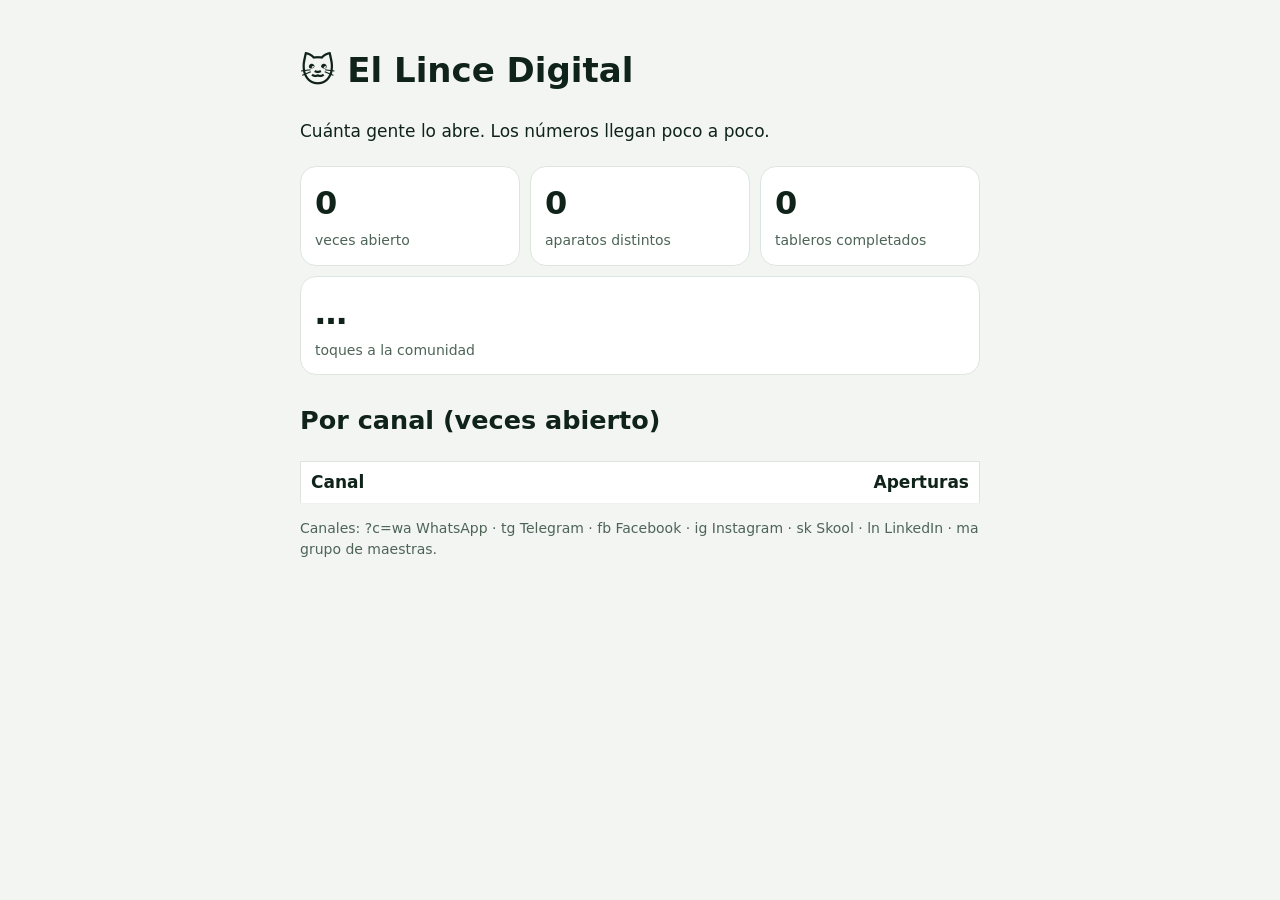
==== estadisticas.html @ 2ded1777 "El Lince Digital: versión suelta con contador por canal (sin publicar)" ====
<!DOCTYPE html><html lang="es"><head><meta charset="UTF-8"><meta name="viewport" content="width=device-width, initial-scale=1"><meta name="robots" content="noindex"><title>El Lince Digital · cuánta gente lo abre</title>
<style>body{font:17px/1.5 system-ui,sans-serif;max-width:680px;margin:0 auto;padding:22px 16px 60px;background:#F3F5F2;color:#10231A}.c{display:flex;flex-wrap:wrap;margin:0 -5px}.k{flex:1 1 140px;margin:5px;background:#fff;border:1px solid #DCE6DE;border-radius:16px;padding:12px 14px}.k b{display:block;font-size:32px}.k span{font-size:14px;color:#4d6457}table{width:100%;border-collapse:collapse;background:#fff;border:1px solid #DCE6DE}th,td{padding:8px 10px;text-align:right;border-bottom:1px solid #EEF2EE}th:first-child,td:first-child{text-align:left}</style></head><body>
<h1>🐱 El Lince Digital</h1><p>Cuánta gente lo abre. Los números llegan poco a poco.</p>
<div class="c"><div class="k"><b id="aperturas">…</b><span>veces abierto</span></div><div class="k"><b id="personas">…</b><span>aparatos distintos</span></div><div class="k"><b id="completados">…</b><span>tableros completados</span></div><div class="k"><b id="skool">…</b><span>toques a la comunidad</span></div></div>
<h2>Por canal (veces abierto)</h2><table id="t"><tr><th>Canal</th><th>Aperturas</th></tr></table>
<p style="font-size:14px;color:#4d6457">Canales: ?c=wa WhatsApp · tg Telegram · fb Facebook · ig Instagram · sk Skool · ln LinkedIn · ma grupo de maestras.</p>
<script>
var G='https://abacus.jasoncameron.dev/get/foniafonia-lince/';
function leer(k,cb){fetch(G+k).then(function(r){return r.json()}).then(function(j){cb(j.value==null?0:j.value)}).catch(function(){cb(0)})}
['aperturas','personas','completados','skool'].forEach(function(k,i){setTimeout(function(){leer('lince_'+k,function(v){document.getElementById(k).textContent=v})},i*400)});
[['wa','WhatsApp'],['tg','Telegram'],['fb','Facebook'],['ig','Instagram'],['sk','Skool'],['ln','LinkedIn'],['ma','Grupo maestras']].forEach(function(c,i){setTimeout(function(){leer('lince_c_'+c[0]+'_aperturas',function(v){var r=document.getElementById('t').insertRow();r.insertCell().textContent=c[1];r.insertCell().textContent=v})},2000+i*400)});
</script></body></html>
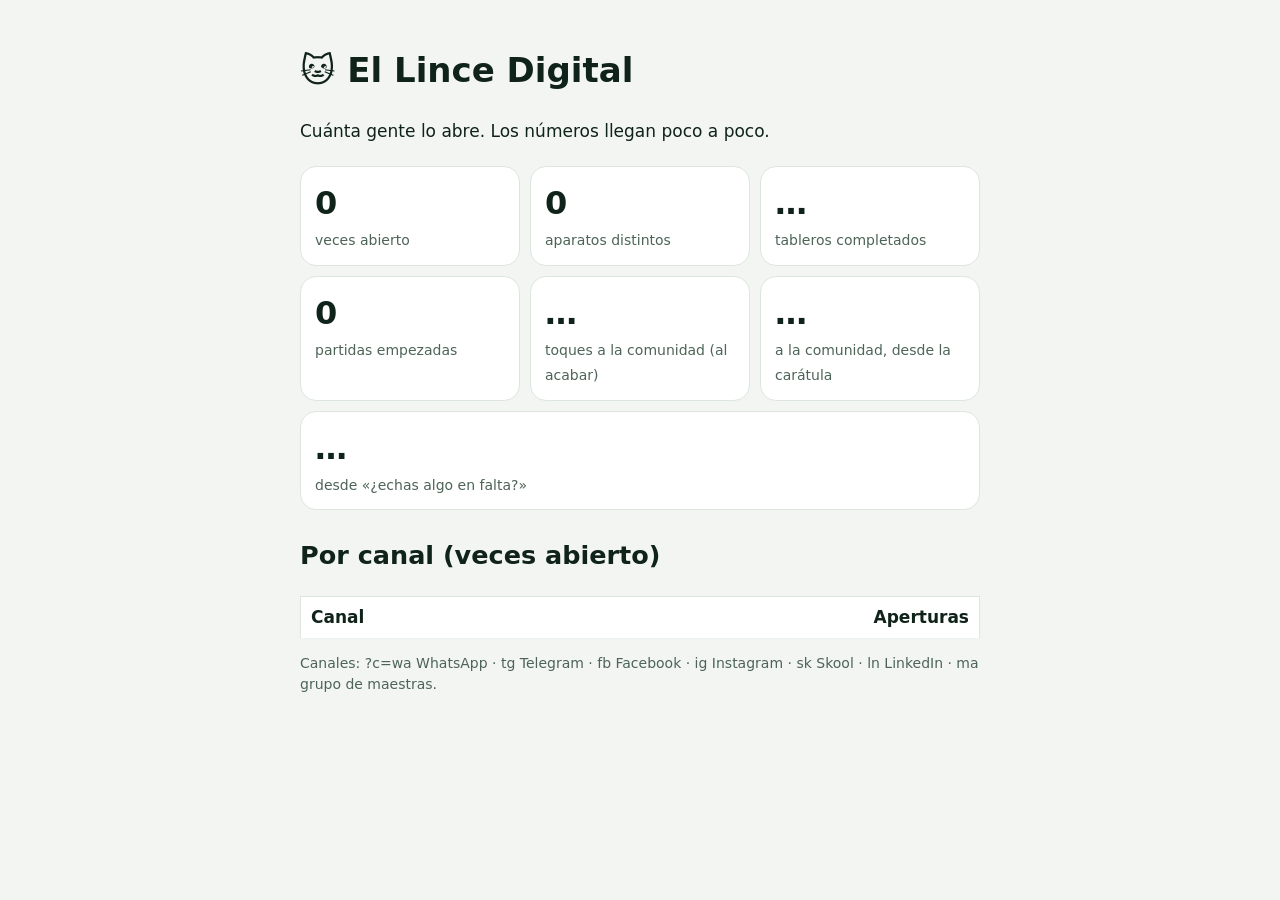
==== commit baf53d37: "Lince: voz Ximena, ajustes, carátula y contadores (sin publicar)" ====
--- a/estadisticas.html
+++ b/estadisticas.html
@@ -1,12 +1,12 @@
 <!DOCTYPE html><html lang="es"><head><meta charset="UTF-8"><meta name="viewport" content="width=device-width, initial-scale=1"><meta name="robots" content="noindex"><title>El Lince Digital · cuánta gente lo abre</title>
 <style>body{font:17px/1.5 system-ui,sans-serif;max-width:680px;margin:0 auto;padding:22px 16px 60px;background:#F3F5F2;color:#10231A}.c{display:flex;flex-wrap:wrap;margin:0 -5px}.k{flex:1 1 140px;margin:5px;background:#fff;border:1px solid #DCE6DE;border-radius:16px;padding:12px 14px}.k b{display:block;font-size:32px}.k span{font-size:14px;color:#4d6457}table{width:100%;border-collapse:collapse;background:#fff;border:1px solid #DCE6DE}th,td{padding:8px 10px;text-align:right;border-bottom:1px solid #EEF2EE}th:first-child,td:first-child{text-align:left}</style></head><body>
 <h1>🐱 El Lince Digital</h1><p>Cuánta gente lo abre. Los números llegan poco a poco.</p>
-<div class="c"><div class="k"><b id="aperturas">…</b><span>veces abierto</span></div><div class="k"><b id="personas">…</b><span>aparatos distintos</span></div><div class="k"><b id="completados">…</b><span>tableros completados</span></div><div class="k"><b id="skool">…</b><span>toques a la comunidad</span></div></div>
+<div class="c"><div class="k"><b id="aperturas">…</b><span>veces abierto</span></div><div class="k"><b id="personas">…</b><span>aparatos distintos</span></div><div class="k"><b id="completados">…</b><span>tableros completados</span></div><div class="k"><b id="jugar">…</b><span>partidas empezadas</span></div><div class="k"><b id="skool">…</b><span>toques a la comunidad (al acabar)</span></div><div class="k"><b id="skool_portada">…</b><span>a la comunidad, desde la carátula</span></div><div class="k"><b id="skool_idea_portada">…</b><span>desde «¿echas algo en falta?»</span></div></div>
 <h2>Por canal (veces abierto)</h2><table id="t"><tr><th>Canal</th><th>Aperturas</th></tr></table>
 <p style="font-size:14px;color:#4d6457">Canales: ?c=wa WhatsApp · tg Telegram · fb Facebook · ig Instagram · sk Skool · ln LinkedIn · ma grupo de maestras.</p>
 <script>
 var G='https://abacus.jasoncameron.dev/get/foniafonia-lince/';
 function leer(k,cb){fetch(G+k).then(function(r){return r.json()}).then(function(j){cb(j.value==null?0:j.value)}).catch(function(){cb(0)})}
-['aperturas','personas','completados','skool'].forEach(function(k,i){setTimeout(function(){leer('lince_'+k,function(v){document.getElementById(k).textContent=v})},i*400)});
+['aperturas','personas','jugar','completados','skool','skool_portada','skool_idea_portada'].forEach(function(k,i){setTimeout(function(){leer('lince_'+k,function(v){document.getElementById(k).textContent=v})},i*400)});
 [['wa','WhatsApp'],['tg','Telegram'],['fb','Facebook'],['ig','Instagram'],['sk','Skool'],['ln','LinkedIn'],['ma','Grupo maestras']].forEach(function(c,i){setTimeout(function(){leer('lince_c_'+c[0]+'_aperturas',function(v){var r=document.getElementById('t').insertRow();r.insertCell().textContent=c[1];r.insertCell().textContent=v})},2000+i*400)});
 </script></body></html>
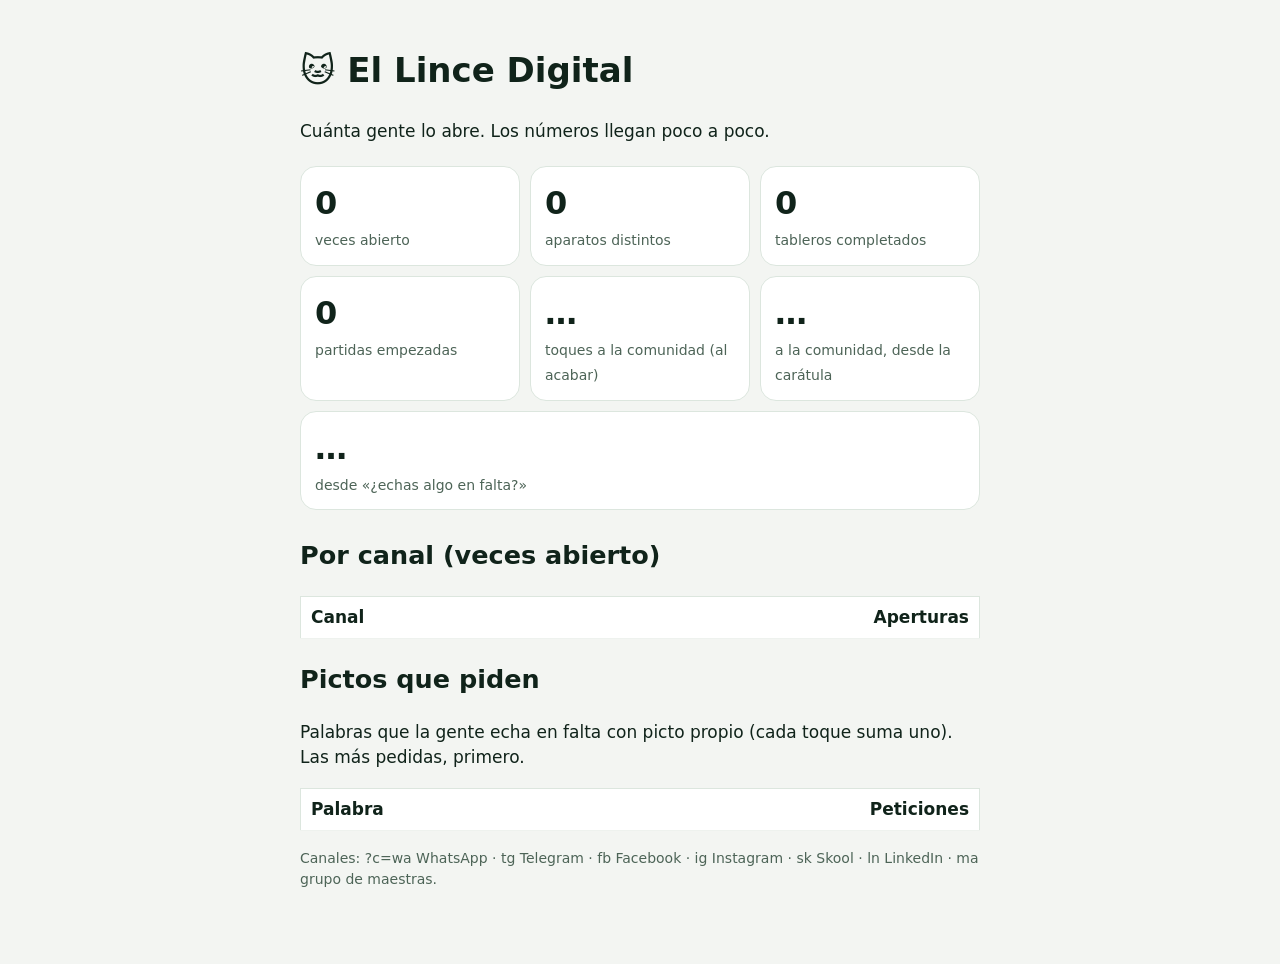
==== commit fa259320: "Lince: buzón «¿Qué picto te falta?» con contador anónimo y ranking en estadísticas" ====
--- a/estadisticas.html
+++ b/estadisticas.html
@@ -3,6 +3,15 @@
 <h1>🐱 El Lince Digital</h1><p>Cuánta gente lo abre. Los números llegan poco a poco.</p>
 <div class="c"><div class="k"><b id="aperturas">…</b><span>veces abierto</span></div><div class="k"><b id="personas">…</b><span>aparatos distintos</span></div><div class="k"><b id="completados">…</b><span>tableros completados</span></div><div class="k"><b id="jugar">…</b><span>partidas empezadas</span></div><div class="k"><b id="skool">…</b><span>toques a la comunidad (al acabar)</span></div><div class="k"><b id="skool_portada">…</b><span>a la comunidad, desde la carátula</span></div><div class="k"><b id="skool_idea_portada">…</b><span>desde «¿echas algo en falta?»</span></div></div>
 <h2>Por canal (veces abierto)</h2><table id="t"><tr><th>Canal</th><th>Aperturas</th></tr></table>
+<h2>Pictos que piden</h2><p class="nota">Palabras que la gente echa en falta con picto propio (cada toque suma uno). Las más pedidas, primero.</p>
+<table id="pid"><tr><th>Palabra</th><th>Peticiones</th></tr></table><p class="nota" id="pidn"></p>
+<script>
+var FALTA=[["panda", "panda"], ["koala", "koala"], ["unicornio", "unicornio"], ["abeja", "abeja"], ["cangrejo", "cangrejo"], ["pulpo", "pulpo"], ["tiburón", "tiburon"], ["dinosaurio", "dinosaurio"], ["hipopótamo", "hipopotamo"], ["camello", "camello"], ["canguro", "canguro"], ["llama", "llama"], ["ciervo", "ciervo"], ["perrito", "perrito"], ["caniche", "caniche"], ["gatito", "gatito"], ["cisne", "cisne"], ["flamenco", "flamenco"], ["pavo real", "pavo-real"], ["pavo", "pavo"], ["águila", "aguila"], ["búho", "buho"], ["jabalí", "jabali"], ["erizo", "erizo"], ["arándano", "arandano"], ["mango", "mango"], ["kiwi", "kiwi"], ["aguacate", "aguacate"], ["maíz", "maiz"], ["chile", "chile"], ["pimiento", "pimiento"], ["ajo", "ajo"], ["boniato", "boniato"], ["cruasán", "cruasan"], ["huevo frito", "huevo-frito"], ["beicon", "beicon"], ["hamburguesa", "hamburguesa"], ["patatas fritas", "patatas-fritas"], ["sándwich", "sandwich"], ["burrito", "burrito"], ["palomitas", "palomitas"], ["magdalena", "magdalena"], ["piruleta", "piruleta"], ["biberón", "biberon"], ["tenis", "tenis"], ["billar", "billar"], ["diana", "diana"], ["dado", "dado"], ["paleta", "paleta"], ["pincel", "pincel"], ["clip", "clip"], ["candado", "candado"], ["herramienta", "herramienta"], ["bombilla", "bombilla"], ["linterna", "linterna"], ["pantalla", "pantalla"], ["vídeo", "video"], ["televisor", "televisor"], ["piano", "piano"], ["violín", "violin"], ["auriculares", "auriculares"], ["gafas sol", "gafas-sol"], ["tacón", "tacon"], ["bolso", "bolso"], ["taxi", "taxi"], ["furgoneta", "furgoneta"], ["bomberos", "bomberos"], ["fórmula", "formula"], ["vespa", "vespa"], ["patinete", "patinete"], ["tren rápido", "tren-rapido"], ["avioneta", "avioneta"], ["cohete", "cohete"], ["platillo", "platillo"], ["ancla", "ancla"], ["teleférico", "teleferico"], ["palmera", "palmera"], ["cactus", "cactus"], ["tulipán", "tulipan"], ["margarita", "margarita"], ["flores", "flores"], ["trébol", "trebol"], ["hoja", "hoja"], ["trigo", "trigo"], ["tronco", "tronco"], ["lluvia", "lluvia"], ["tormenta", "tormenta"], ["montaña", "montana"], ["volcán", "volcan"]];
+var res=[],hecho=0;
+function pideLee(i){ if(i>=FALTA.length){return;} fetch(G+'lince_pide_'+FALTA[i][1]).then(function(r){return r.json()}).then(function(j){ if(j.value) res.push([FALTA[i][0],j.value]); }).catch(function(){}).then(function(){ hecho++; document.getElementById('pidn').textContent='Leyendo… '+hecho+' de '+FALTA.length; if(hecho===FALTA.length){ pinta(); } else pideLee(i+4); }); }
+function pinta(){ res.sort(function(a,b){return b[1]-a[1]}); var t=document.getElementById('pid'); res.forEach(function(x){ var r=t.insertRow(); r.insertCell().textContent=x[0]; r.insertCell().textContent=x[1]; }); document.getElementById('pidn').textContent=res.length?'':'Todavía nadie ha pedido ninguno.'; }
+setTimeout(function(){ for(var k=0;k<4;k++) pideLee(k); },3500);
+</script>
 <p style="font-size:14px;color:#4d6457">Canales: ?c=wa WhatsApp · tg Telegram · fb Facebook · ig Instagram · sk Skool · ln LinkedIn · ma grupo de maestras.</p>
 <script>
 var G='https://abacus.jasoncameron.dev/get/foniafonia-lince/';
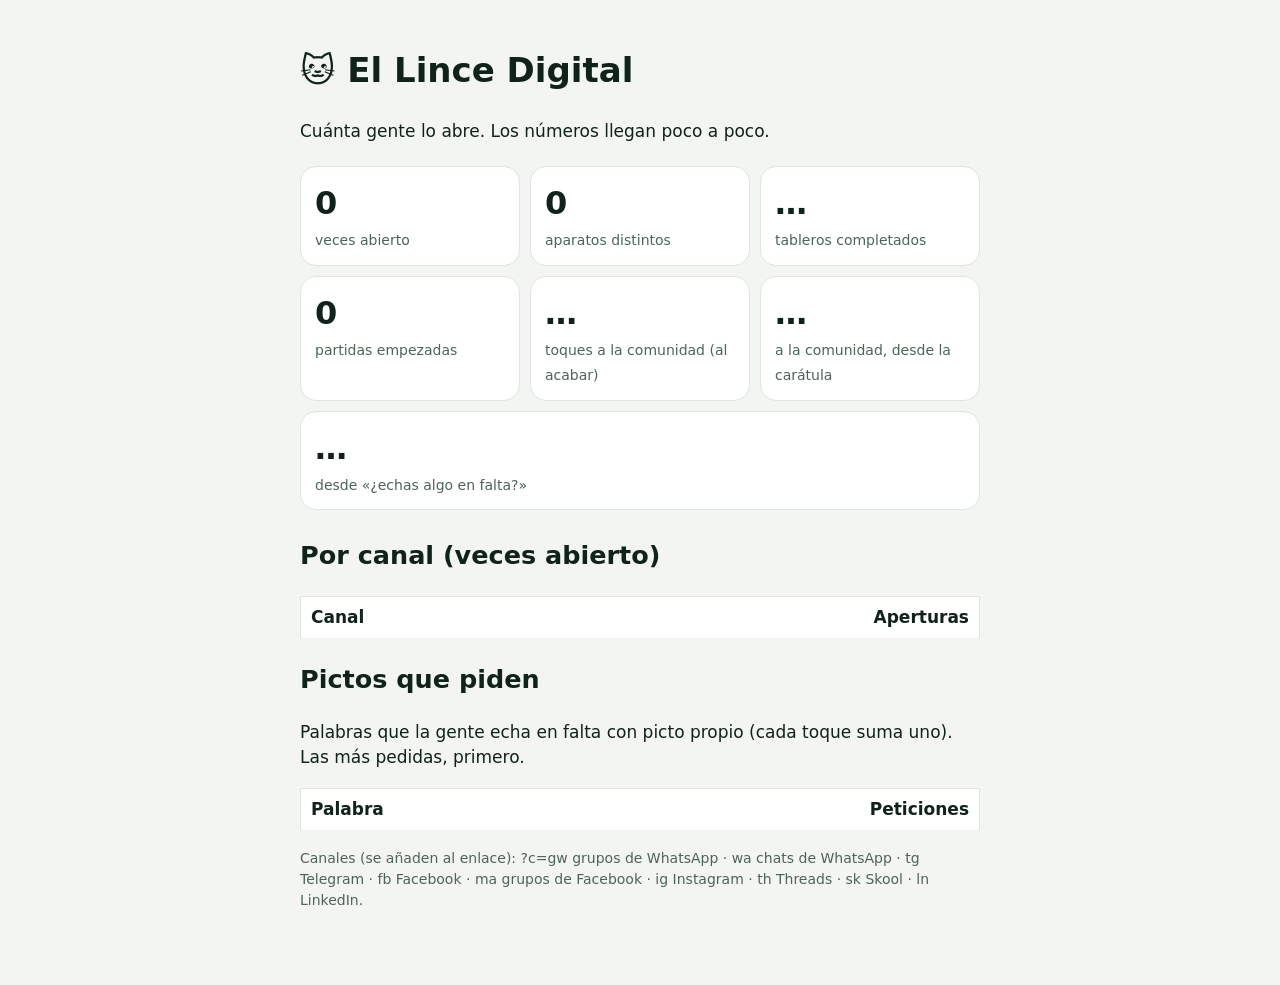
==== commit dbea7593: "Lince: un canal para cada sitio (grupos de WhatsApp, Threads, grupos de Facebook…) en estadísticas" ====
--- a/estadisticas.html
+++ b/estadisticas.html
@@ -12,10 +12,10 @@
 function pinta(){ res.sort(function(a,b){return b[1]-a[1]}); var t=document.getElementById('pid'); res.forEach(function(x){ var r=t.insertRow(); r.insertCell().textContent=x[0]; r.insertCell().textContent=x[1]; }); document.getElementById('pidn').textContent=res.length?'':'Todavía nadie ha pedido ninguno.'; }
 setTimeout(function(){ for(var k=0;k<4;k++) pideLee(k); },3500);
 </script>
-<p style="font-size:14px;color:#4d6457">Canales: ?c=wa WhatsApp · tg Telegram · fb Facebook · ig Instagram · sk Skool · ln LinkedIn · ma grupo de maestras.</p>
+<p style="font-size:14px;color:#4d6457">Canales (se añaden al enlace): ?c=gw grupos de WhatsApp · wa chats de WhatsApp · tg Telegram · fb Facebook · ma grupos de Facebook · ig Instagram · th Threads · sk Skool · ln LinkedIn.</p>
 <script>
 var G='https://abacus.jasoncameron.dev/get/foniafonia-lince/';
 function leer(k,cb){fetch(G+k).then(function(r){return r.json()}).then(function(j){cb(j.value==null?0:j.value)}).catch(function(){cb(0)})}
 ['aperturas','personas','jugar','completados','skool','skool_portada','skool_idea_portada'].forEach(function(k,i){setTimeout(function(){leer('lince_'+k,function(v){document.getElementById(k).textContent=v})},i*400)});
-[['wa','WhatsApp'],['tg','Telegram'],['fb','Facebook'],['ig','Instagram'],['sk','Skool'],['ln','LinkedIn'],['ma','Grupo maestras']].forEach(function(c,i){setTimeout(function(){leer('lince_c_'+c[0]+'_aperturas',function(v){var r=document.getElementById('t').insertRow();r.insertCell().textContent=c[1];r.insertCell().textContent=v})},2000+i*400)});
+[['gw','Grupos de WhatsApp'],['wa','WhatsApp (chats)'],['tg','Telegram'],['fb','Facebook'],['ma','Grupos de Facebook'],['ig','Instagram'],['th','Threads'],['sk','Skool'],['ln','LinkedIn']].forEach(function(c,i){setTimeout(function(){leer('lince_c_'+c[0]+'_aperturas',function(v){var r=document.getElementById('t').insertRow();r.insertCell().textContent=c[1];r.insertCell().textContent=v})},2000+i*400)});
 </script></body></html>
